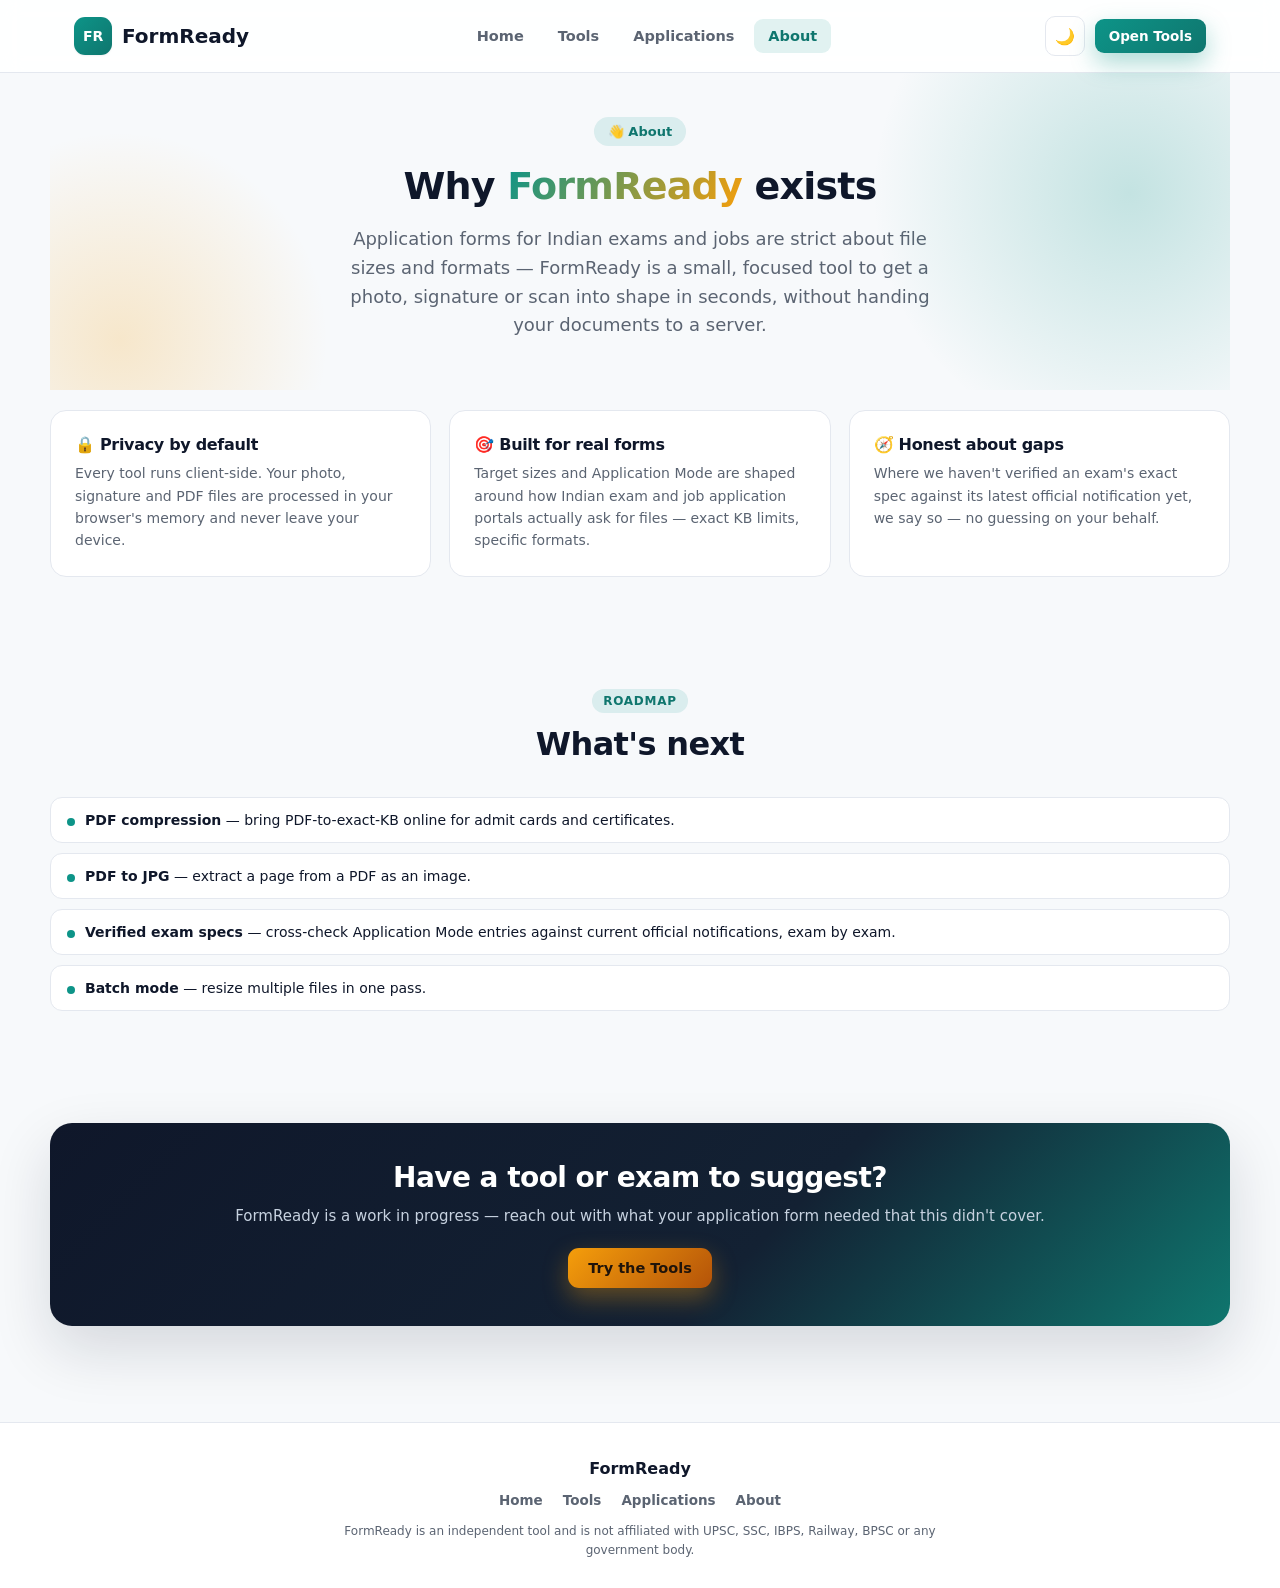
==== about.html @ 93c341d5 "Redesign FormReady as a 4-page site with a teal/amber design system - Split into index.html, tools.h" ====
<!doctype html>
<html lang="en">
<head>
<meta charset="utf-8">
<meta name="viewport" content="width=device-width,initial-scale=1">
<title>About — FormReady</title>
<link rel="stylesheet" href="styles.css">
</head>
<body>

<header class="site-header">
  <div class="header-inner">
    <a href="index.html" class="brand"><span class="brand-mark">FR</span>FormReady</a>
    <nav class="main-nav" id="mainNav">
      <a href="index.html">Home</a>
      <a href="tools.html">Tools</a>
      <a href="applications.html">Applications</a>
      <a href="about.html" aria-current="page">About</a>
    </nav>
    <div class="header-actions">
      <button class="icon-btn" id="themeToggle" aria-label="Toggle dark mode">🌙</button>
      <a href="tools.html" class="btn btn-primary btn-sm">Open Tools</a>
      <button class="icon-btn nav-toggle" id="navToggle" aria-label="Menu">☰</button>
    </div>
  </div>
</header>

<main>
  <section class="hero wrap" style="padding:44px 0 20px">
    <div class="about-hero">
      <span class="eyebrow">👋 About</span>
      <h1 style="font-size:38px">Why <span class="grad">FormReady</span> exists</h1>
      <p class="lead">Application forms for Indian exams and jobs are strict about file sizes and formats — FormReady is a small, focused tool to get a photo, signature or scan into shape in seconds, without handing your documents to a server.</p>
    </div>
  </section>

  <section class="section wrap" style="padding-top:0">
    <div class="value-grid">
      <div class="value-card">
        <h3>🔒 Privacy by default</h3>
        <p>Every tool runs client-side. Your photo, signature and PDF files are processed in your browser's memory and never leave your device.</p>
      </div>
      <div class="value-card">
        <h3>🎯 Built for real forms</h3>
        <p>Target sizes and Application Mode are shaped around how Indian exam and job application portals actually ask for files — exact KB limits, specific formats.</p>
      </div>
      <div class="value-card">
        <h3>🧭 Honest about gaps</h3>
        <p>Where we haven't verified an exam's exact spec against its latest official notification yet, we say so — no guessing on your behalf.</p>
      </div>
    </div>
  </section>

  <section class="section wrap">
    <div class="section-head">
      <span class="tag">Roadmap</span>
      <h2>What's next</h2>
    </div>
    <ul class="roadmap">
      <li><span class="dot"></span><div><b>PDF compression</b> — bring PDF-to-exact-KB online for admit cards and certificates.</div></li>
      <li><span class="dot"></span><div><b>PDF to JPG</b> — extract a page from a PDF as an image.</div></li>
      <li><span class="dot"></span><div><b>Verified exam specs</b> — cross-check Application Mode entries against current official notifications, exam by exam.</div></li>
      <li><span class="dot"></span><div><b>Batch mode</b> — resize multiple files in one pass.</div></li>
    </ul>
  </section>

  <section class="section wrap">
    <div class="appmode-banner" style="grid-template-columns:1fr;text-align:center">
      <div>
        <h2>Have a tool or exam to suggest?</h2>
        <p>FormReady is a work in progress — reach out with what your application form needed that this didn't cover.</p>
        <div class="hero-cta" style="justify-content:center">
          <a href="tools.html" class="btn btn-accent">Try the Tools</a>
        </div>
      </div>
    </div>
  </section>
</main>

<footer class="site-footer">
  <div class="wrap footer-inner">
    <div class="footer-brand">FormReady</div>
    <nav class="footer-links">
      <a href="index.html">Home</a><a href="tools.html">Tools</a><a href="applications.html">Applications</a><a href="about.html">About</a>
    </nav>
    <p class="disclaimer">FormReady is an independent tool and is not affiliated with UPSC, SSC, IBPS, Railway, BPSC or any government body.</p>
  </div>
</footer>

<script src="app.js"></script>
</body>
</html>
---- styles.css ----
/* ===== FormReady design system ===== */
:root{
  --brand:#0d9488;
  --brand-dark:#0f766e;
  --brand-light:#5eead4;
  --accent:#f59e0b;
  --accent-dark:#b45309;
  --ink:#0f172a;
  --muted:#5b6472;
  --line:#e4e8ef;
  --bg:#f7f9fb;
  --surface:#ffffff;
  --surface-2:#f1f5f4;
  --success:#16a34a;
  --danger:#dc2626;
  --shadow-sm:0 1px 2px rgba(15,23,42,.06);
  --shadow-md:0 10px 30px rgba(15,23,42,.08);
  --shadow-lg:0 24px 60px rgba(15,23,42,.14);
  --radius:14px;
  --radius-sm:9px;
  --maxw:1180px;
  color-scheme:light;
}
:root[data-theme="dark"]{
  --brand:#2dd4bf;
  --brand-dark:#14b8a6;
  --brand-light:#99f6e4;
  --accent:#fbbf24;
  --accent-dark:#f59e0b;
  --ink:#eef2f7;
  --muted:#9aa5b4;
  --line:#263041;
  --bg:#0b1220;
  --surface:#121a2b;
  --surface-2:#182338;
  --shadow-sm:0 1px 2px rgba(0,0,0,.3);
  --shadow-md:0 10px 30px rgba(0,0,0,.35);
  --shadow-lg:0 24px 60px rgba(0,0,0,.5);
  color-scheme:dark;
}

*,*::before,*::after{box-sizing:border-box}
html{scroll-behavior:smooth}
body{
  margin:0;
  font-family:"Plus Jakarta Sans",Inter,ui-sans-serif,system-ui,-apple-system,"Segoe UI",sans-serif;
  color:var(--ink);
  background:var(--bg);
  -webkit-font-smoothing:antialiased;
  transition:background .2s ease,color .2s ease;
}
img{max-width:100%;display:block}
a{color:inherit}
button,input,select,textarea{font:inherit;color:inherit}
h1,h2,h3,h4{margin:0;font-weight:800;letter-spacing:-.02em}
p{margin:0}
.wrap{max-width:var(--maxw);margin:0 auto;padding:0 24px}
.icon{width:1em;height:1em;stroke:currentColor;fill:none;stroke-width:1.8;stroke-linecap:round;stroke-linejoin:round;vertical-align:-.15em}

/* ---------- header ---------- */
.site-header{position:sticky;top:0;z-index:40;background:color-mix(in srgb,var(--surface) 88%,transparent);backdrop-filter:blur(10px);border-bottom:1px solid var(--line)}
.header-inner{max-width:var(--maxw);margin:0 auto;padding:0 24px;height:72px;display:flex;align-items:center;justify-content:space-between;gap:20px}
.brand{display:flex;align-items:center;gap:10px;font-weight:800;font-size:20px;text-decoration:none;color:var(--ink)}
.brand-mark{width:38px;height:38px;border-radius:11px;background:linear-gradient(135deg,var(--brand),var(--brand-dark));color:#fff;display:flex;align-items:center;justify-content:center;font-size:14px;font-weight:800;letter-spacing:-.02em;box-shadow:var(--shadow-sm)}
.main-nav{display:flex;align-items:center;gap:6px}
.main-nav a{padding:9px 14px;border-radius:9px;text-decoration:none;color:var(--muted);font-weight:600;font-size:14.5px;transition:background .15s,color .15s}
.main-nav a:hover{background:var(--surface-2);color:var(--ink)}
.main-nav a[aria-current="page"]{color:var(--brand-dark);background:color-mix(in srgb,var(--brand) 12%,transparent)}
:root[data-theme="dark"] .main-nav a[aria-current="page"]{color:var(--brand-light)}
.header-actions{display:flex;align-items:center;gap:10px}
.icon-btn{width:40px;height:40px;border-radius:10px;border:1px solid var(--line);background:var(--surface);cursor:pointer;display:flex;align-items:center;justify-content:center;color:var(--ink);transition:background .15s,transform .1s}
.icon-btn:hover{background:var(--surface-2)}
.icon-btn:active{transform:scale(.94)}
.nav-toggle{display:none}
.btn{display:inline-flex;align-items:center;justify-content:center;gap:8px;border:0;border-radius:11px;padding:12px 20px;font-weight:700;font-size:14.5px;cursor:pointer;text-decoration:none;transition:transform .12s ease,box-shadow .2s ease,opacity .15s}
.btn:active{transform:translateY(1px)}
.btn-primary{background:linear-gradient(135deg,var(--brand),var(--brand-dark));color:#fff;box-shadow:0 10px 24px color-mix(in srgb,var(--brand) 35%,transparent)}
.btn-primary:hover{box-shadow:0 14px 30px color-mix(in srgb,var(--brand) 45%,transparent)}
.btn-accent{background:linear-gradient(135deg,var(--accent),var(--accent-dark));color:#20140a;box-shadow:0 10px 24px color-mix(in srgb,var(--accent) 35%,transparent)}
.btn-outline{background:var(--surface);color:var(--ink);border:1.5px solid var(--line)}
.btn-outline:hover{border-color:var(--brand)}
.btn-ghost{background:transparent;color:var(--brand-dark);padding:12px 16px}
.btn-sm{padding:9px 14px;font-size:13.5px;border-radius:9px}
.btn-block{width:100%}

/* ---------- hero ---------- */
.hero{padding:64px 0 40px;position:relative;overflow:hidden}
.hero::before{content:"";position:absolute;top:-140px;right:-160px;width:520px;height:520px;border-radius:50%;background:radial-gradient(circle,color-mix(in srgb,var(--brand) 22%,transparent),transparent 70%);pointer-events:none}
.hero::after{content:"";position:absolute;bottom:-160px;left:-140px;width:420px;height:420px;border-radius:50%;background:radial-gradient(circle,color-mix(in srgb,var(--accent) 20%,transparent),transparent 70%);pointer-events:none}
.hero-inner{position:relative;text-align:center;max-width:760px;margin:0 auto}
.eyebrow{display:inline-flex;align-items:center;gap:8px;background:color-mix(in srgb,var(--brand) 12%,transparent);color:var(--brand-dark);font-weight:700;font-size:13px;padding:7px 14px;border-radius:999px;margin-bottom:20px}
:root[data-theme="dark"] .eyebrow{color:var(--brand-light)}
.hero h1{font-size:52px;line-height:1.08;margin-bottom:18px}
.hero .grad{background:linear-gradient(120deg,var(--brand),var(--accent));-webkit-background-clip:text;background-clip:text;color:transparent}
.hero p.lead{font-size:18px;line-height:1.6;color:var(--muted);max-width:600px;margin:0 auto 30px}
.hero-cta{display:flex;gap:12px;justify-content:center;flex-wrap:wrap}
.stat-row{display:flex;gap:40px;justify-content:center;margin-top:46px;flex-wrap:wrap}
.stat b{display:block;font-size:26px;color:var(--ink)}
.stat span{font-size:13px;color:var(--muted)}

/* ---------- section shell ---------- */
.section{padding:56px 0}
.section-head{text-align:center;max-width:640px;margin:0 auto 34px}
.section-head h2{font-size:32px;margin-bottom:10px}
.section-head p{color:var(--muted);font-size:16px;line-height:1.6}
.tag{display:inline-block;font-size:12px;font-weight:800;letter-spacing:.06em;text-transform:uppercase;color:var(--brand-dark);background:color-mix(in srgb,var(--brand) 12%,transparent);padding:5px 11px;border-radius:999px;margin-bottom:12px}
:root[data-theme="dark"] .tag{color:var(--brand-light)}

/* ---------- two main options ---------- */
.option-grid{display:grid;grid-template-columns:1fr 1fr;gap:22px}
.option-card{position:relative;background:var(--surface);border:1px solid var(--line);border-radius:20px;padding:32px;box-shadow:var(--shadow-sm);overflow:hidden;transition:box-shadow .2s,transform .2s}
.option-card:hover{box-shadow:var(--shadow-lg);transform:translateY(-3px)}
.option-card .opt-icon{width:56px;height:56px;border-radius:14px;display:flex;align-items:center;justify-content:center;font-size:26px;margin-bottom:18px;color:#fff}
.option-card.resize .opt-icon{background:linear-gradient(135deg,var(--brand),var(--brand-dark))}
.option-card.convert .opt-icon{background:linear-gradient(135deg,var(--accent),var(--accent-dark))}
.option-card h3{font-size:22px;margin-bottom:8px}
.option-card p{color:var(--muted);font-size:14.5px;line-height:1.6;margin-bottom:20px}
.option-card .chips{display:flex;gap:8px;flex-wrap:wrap;margin-bottom:22px}
.option-card .chips span{font-size:12px;font-weight:700;background:var(--surface-2);border:1px solid var(--line);padding:5px 10px;border-radius:8px;color:var(--muted)}

/* ---------- application mode banner ---------- */
.appmode-banner{background:linear-gradient(135deg,var(--ink),#132133 60%,var(--brand-dark));border-radius:22px;padding:38px;color:#fff;display:grid;grid-template-columns:1.1fr 1fr;gap:30px;align-items:center;box-shadow:var(--shadow-lg)}
:root[data-theme="dark"] .appmode-banner{background:linear-gradient(135deg,#050a14,#0c1626 60%,var(--brand-dark))}
.appmode-banner h2{font-size:28px;color:#fff;margin-bottom:10px}
.appmode-banner p{color:#c7d2e0;font-size:15px;line-height:1.6;margin-bottom:20px}
.appmode-banner .btn-accent{color:#20140a}
.exam-chip-row{display:flex;flex-wrap:wrap;gap:8px;margin-top:20px}
.exam-chip{background:rgba(255,255,255,.1);border:1px solid rgba(255,255,255,.18);color:#fff;font-size:12.5px;font-weight:700;padding:7px 12px;border-radius:999px}
.appmode-grid{display:grid;grid-template-columns:repeat(3,1fr);gap:10px}
.appmode-grid .mini{background:rgba(255,255,255,.07);border:1px solid rgba(255,255,255,.14);border-radius:12px;padding:14px 10px;text-align:center;font-weight:800;font-size:13px;color:#fff;cursor:pointer;transition:background .15s,transform .15s;text-decoration:none;display:block}
.appmode-grid .mini:hover{background:rgba(255,255,255,.16);transform:translateY(-2px)}
.appmode-grid .mini small{display:block;font-weight:600;font-size:10.5px;color:#aebbcf;margin-top:3px}

/* ---------- steps ---------- */
.steps{display:grid;grid-template-columns:repeat(3,1fr);gap:22px}
.step{background:var(--surface);border:1px solid var(--line);border-radius:16px;padding:26px;position:relative}
.step .num{width:34px;height:34px;border-radius:10px;background:var(--surface-2);color:var(--brand-dark);font-weight:800;display:flex;align-items:center;justify-content:center;margin-bottom:14px}
.step h3{font-size:16px;margin-bottom:6px}
.step p{color:var(--muted);font-size:14px;line-height:1.55}

/* ---------- tool / feature grid ---------- */
.tool-tabs{display:flex;gap:8px;justify-content:center;flex-wrap:wrap;margin-bottom:28px}
.tool-tab{border:1px solid var(--line);background:var(--surface);padding:9px 16px;border-radius:999px;font-weight:700;font-size:13.5px;cursor:pointer;color:var(--muted);transition:all .15s}
.tool-tab.active,.tool-tab:hover{background:var(--brand);border-color:var(--brand);color:#fff}
.tool-grid{display:grid;grid-template-columns:repeat(4,1fr);gap:16px}
.tool-card{background:var(--surface);border:1px solid var(--line);border-radius:16px;padding:20px;cursor:pointer;transition:box-shadow .2s,transform .2s,border-color .2s;text-align:left}
.tool-card:hover{box-shadow:var(--shadow-md);transform:translateY(-2px);border-color:color-mix(in srgb,var(--brand) 40%,var(--line))}
.tool-card .ticon{width:46px;height:46px;border-radius:12px;display:flex;align-items:center;justify-content:center;margin-bottom:14px;font-size:20px}
.tool-card h3{font-size:15px;margin-bottom:6px}
.tool-card p{font-size:12.5px;color:var(--muted);line-height:1.5}
.tool-card .badge-soon{display:inline-block;margin-top:10px;font-size:10.5px;font-weight:800;text-transform:uppercase;letter-spacing:.04em;color:var(--accent-dark);background:color-mix(in srgb,var(--accent) 16%,transparent);padding:3px 8px;border-radius:6px}
.c-teal{background:color-mix(in srgb,var(--brand) 15%,transparent);color:var(--brand-dark)}
.c-amber{background:color-mix(in srgb,var(--accent) 18%,transparent);color:var(--accent-dark)}
.c-blue{background:#dbeafe;color:#1d4ed8}
.c-rose{background:#ffe4e6;color:#be123c}
:root[data-theme="dark"] .c-blue{background:#1e3a5f;color:#93c5fd}
:root[data-theme="dark"] .c-rose{background:#4c1d2b;color:#fda4af}

/* ---------- upload dropzone ---------- */
.dropzone{border:2px dashed color-mix(in srgb,var(--muted) 45%,transparent);border-radius:18px;padding:30px;text-align:center;background:var(--surface);cursor:pointer;transition:background .15s,border-color .15s}
.dropzone.drag{background:color-mix(in srgb,var(--brand) 8%,transparent);border-color:var(--brand)}
.dropzone .cloud{font-size:34px;color:var(--brand)}
.dropzone strong{display:block;font-size:16px;margin:8px 0 4px}
.dropzone .small{font-size:12px;color:var(--muted);margin-top:8px}

/* ---------- applications page ---------- */
.filter-bar{display:flex;gap:10px;flex-wrap:wrap;align-items:center;justify-content:space-between;margin-bottom:22px}
.search-input{flex:1;min-width:220px;border:1.5px solid var(--line);border-radius:11px;padding:12px 16px;background:var(--surface);font-size:14.5px}
.cat-tabs{display:flex;gap:8px;flex-wrap:wrap}
.exam-grid{display:grid;grid-template-columns:repeat(3,1fr);gap:16px}
.exam-card{background:var(--surface);border:1px solid var(--line);border-radius:16px;padding:20px;cursor:pointer;transition:box-shadow .2s,transform .2s}
.exam-card:hover{box-shadow:var(--shadow-md);transform:translateY(-2px)}
.exam-card .exam-badge{width:44px;height:44px;border-radius:11px;background:linear-gradient(135deg,var(--brand),var(--brand-dark));color:#fff;display:flex;align-items:center;justify-content:center;font-weight:800;font-size:13px;margin-bottom:12px}
.exam-card h3{font-size:15.5px;margin-bottom:4px}
.exam-card .cat{font-size:11.5px;font-weight:700;color:var(--muted);text-transform:uppercase;letter-spacing:.03em}
.exam-detail{display:none;margin-top:26px;background:var(--surface);border:1px solid var(--line);border-radius:18px;padding:28px}
.exam-detail.open{display:block}
.exam-detail .spec-grid{display:grid;grid-template-columns:repeat(3,1fr);gap:14px;margin:18px 0}
.spec{background:var(--surface-2);border-radius:12px;padding:16px}
.spec b{display:block;font-size:13px;margin-bottom:4px}
.spec span{font-size:12.5px;color:var(--muted)}
.notice-box{background:color-mix(in srgb,var(--accent) 14%,transparent);border:1px solid color-mix(in srgb,var(--accent) 35%,transparent);color:var(--accent-dark);font-size:13px;padding:12px 14px;border-radius:10px;line-height:1.5}

/* ---------- benefits ---------- */
.benefit-grid{display:grid;grid-template-columns:repeat(4,1fr);gap:14px}
.benefit{padding:20px;border:1px solid var(--line);border-radius:14px;background:var(--surface)}
.benefit .bicon{width:38px;height:38px;border-radius:10px;background:var(--surface-2);color:var(--brand-dark);display:flex;align-items:center;justify-content:center;margin-bottom:12px}
.benefit b{display:block;margin-bottom:4px;font-size:14px}
.benefit p{font-size:12.5px;color:var(--muted);line-height:1.5}

/* ---------- about page ---------- */
.about-hero{text-align:center;max-width:680px;margin:0 auto}
.value-grid{display:grid;grid-template-columns:repeat(3,1fr);gap:18px;margin-top:20px}
.value-card{background:var(--surface);border:1px solid var(--line);border-radius:16px;padding:24px}
.value-card h3{font-size:16px;margin-bottom:8px}
.value-card p{color:var(--muted);font-size:14px;line-height:1.6}
.roadmap{list-style:none;margin:0;padding:0;display:grid;gap:10px}
.roadmap li{display:flex;gap:10px;align-items:flex-start;background:var(--surface);border:1px solid var(--line);border-radius:12px;padding:14px 16px;font-size:14px}
.roadmap li .dot{width:8px;height:8px;border-radius:50%;background:var(--brand);margin-top:6px;flex:none}

/* ---------- footer ---------- */
.site-footer{border-top:1px solid var(--line);padding:36px 0 28px;margin-top:40px;background:var(--surface)}
.footer-inner{display:flex;flex-direction:column;align-items:center;gap:14px;text-align:center}
.footer-links{display:flex;gap:20px;flex-wrap:wrap;justify-content:center}
.footer-links a{text-decoration:none;color:var(--muted);font-weight:600;font-size:13.5px}
.footer-links a:hover{color:var(--brand-dark)}
.disclaimer{max-width:640px;color:var(--muted);font-size:12px;line-height:1.6}
.footer-brand{font-weight:800;color:var(--ink)}

/* ---------- modal ---------- */
.modal{position:fixed;inset:0;background:rgba(9,14,26,.55);display:none;align-items:center;justify-content:center;padding:20px;z-index:60}
.modal.open{display:flex}
.card-modal{background:var(--surface);border-radius:18px;width:min(520px,100%);padding:26px;box-shadow:var(--shadow-lg);max-height:88vh;overflow:auto}
.modal-top{display:flex;justify-content:space-between;align-items:flex-start;margin-bottom:6px}
.modal-top h2{font-size:20px}
.close{border:0;background:var(--surface-2);width:32px;height:32px;border-radius:9px;font-size:18px;cursor:pointer;color:var(--muted)}
.modal-sub{color:var(--muted);font-size:13.5px;margin-bottom:18px}
.row{display:flex;gap:10px;align-items:center;margin-top:12px}
.row input[type=number],.row input[type=file]{flex:1;padding:11px;border:1px solid var(--line);border-radius:9px;background:var(--surface)}
.result{margin-top:18px;padding:16px;background:var(--surface-2);border-radius:12px;display:none}
.previewImg{max-width:140px;max-height:120px;display:block;margin:0 auto 12px;border-radius:8px;box-shadow:var(--shadow-sm)}

@media(max-width:900px){
  .option-grid,.appmode-banner,.steps,.tool-grid,.exam-grid,.benefit-grid,.value-grid{grid-template-columns:1fr 1fr}
  .tool-grid{grid-template-columns:repeat(2,1fr)}
  .appmode-grid{grid-template-columns:repeat(3,1fr)}
}
@media(max-width:760px){
  .main-nav{position:fixed;top:72px;left:0;right:0;background:var(--surface);border-bottom:1px solid var(--line);flex-direction:column;align-items:stretch;padding:10px;gap:2px;display:none;box-shadow:var(--shadow-md)}
  .main-nav.open{display:flex}
  .nav-toggle{display:flex}
  .hero h1{font-size:36px}
  .option-grid,.appmode-banner,.steps,.tool-grid,.exam-grid,.benefit-grid,.value-grid{grid-template-columns:1fr}
  .appmode-grid{grid-template-columns:repeat(2,1fr)}
  .stat-row{gap:24px}
}
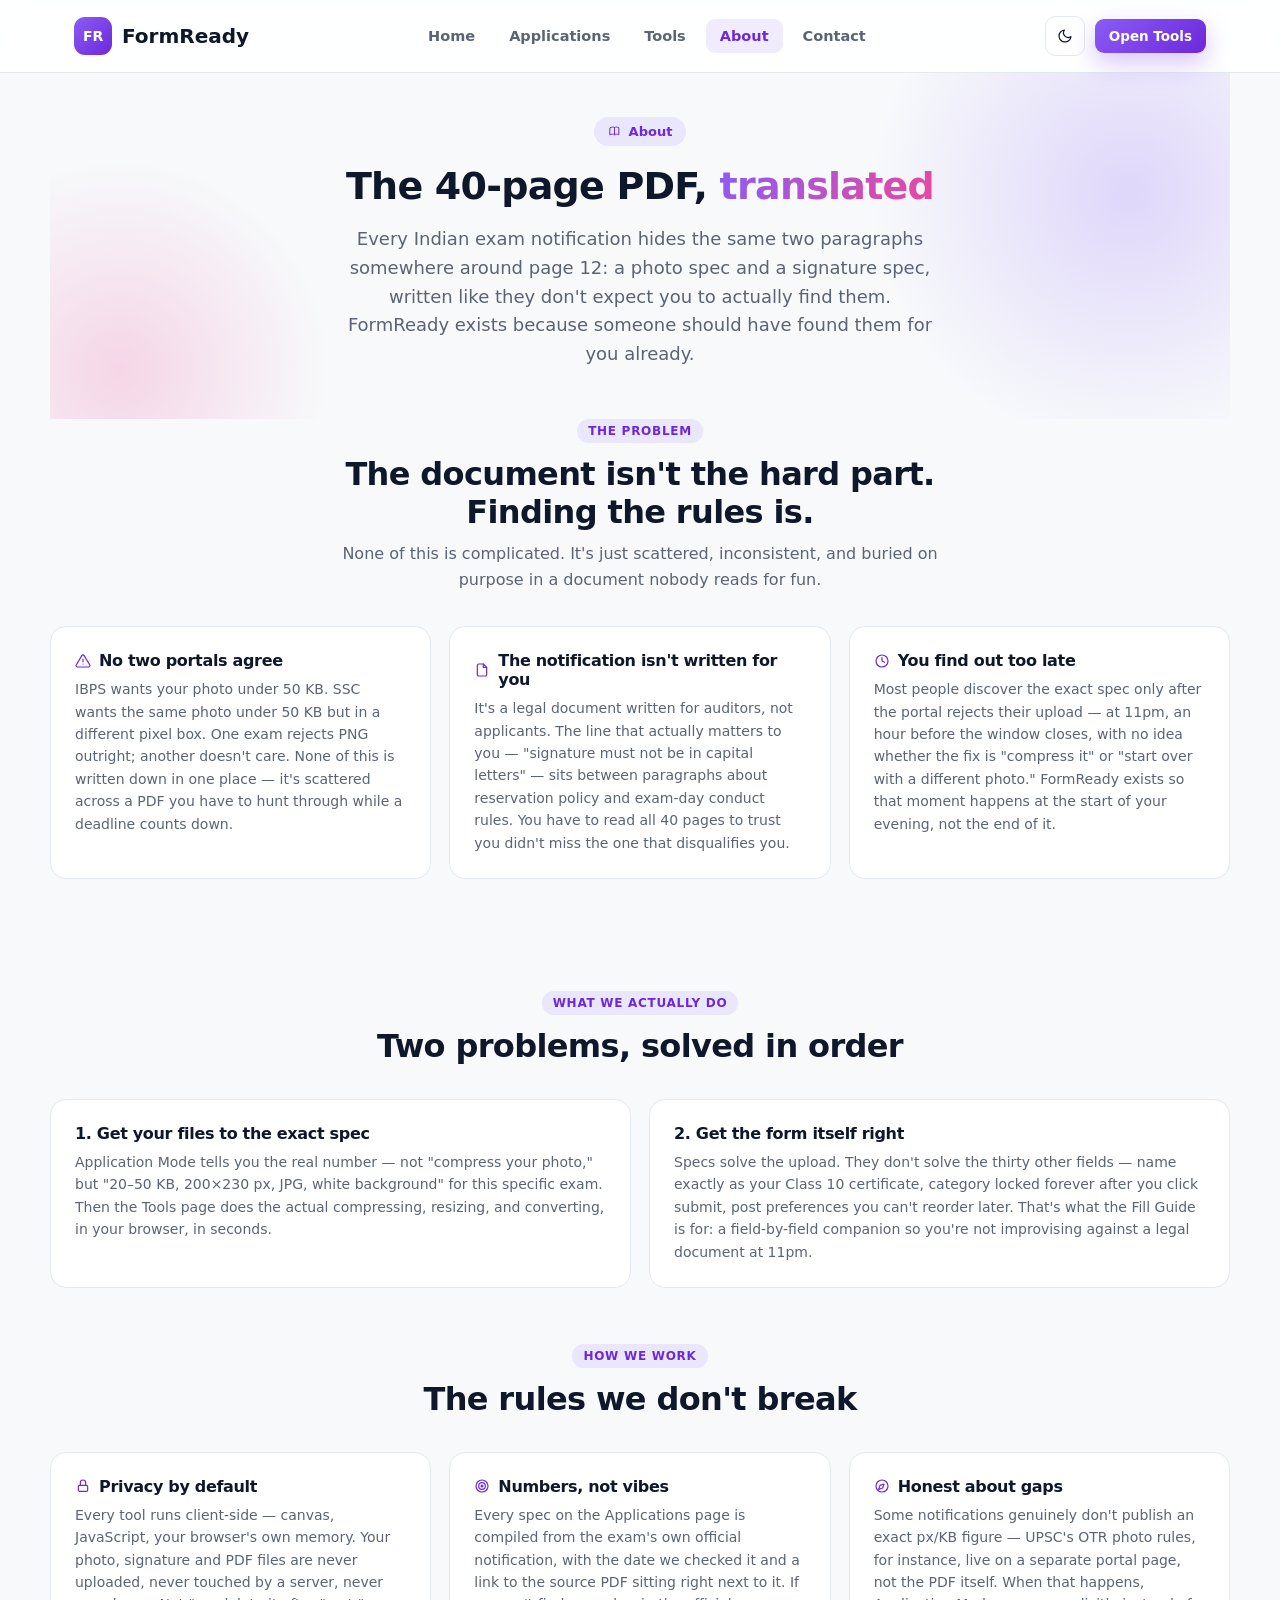
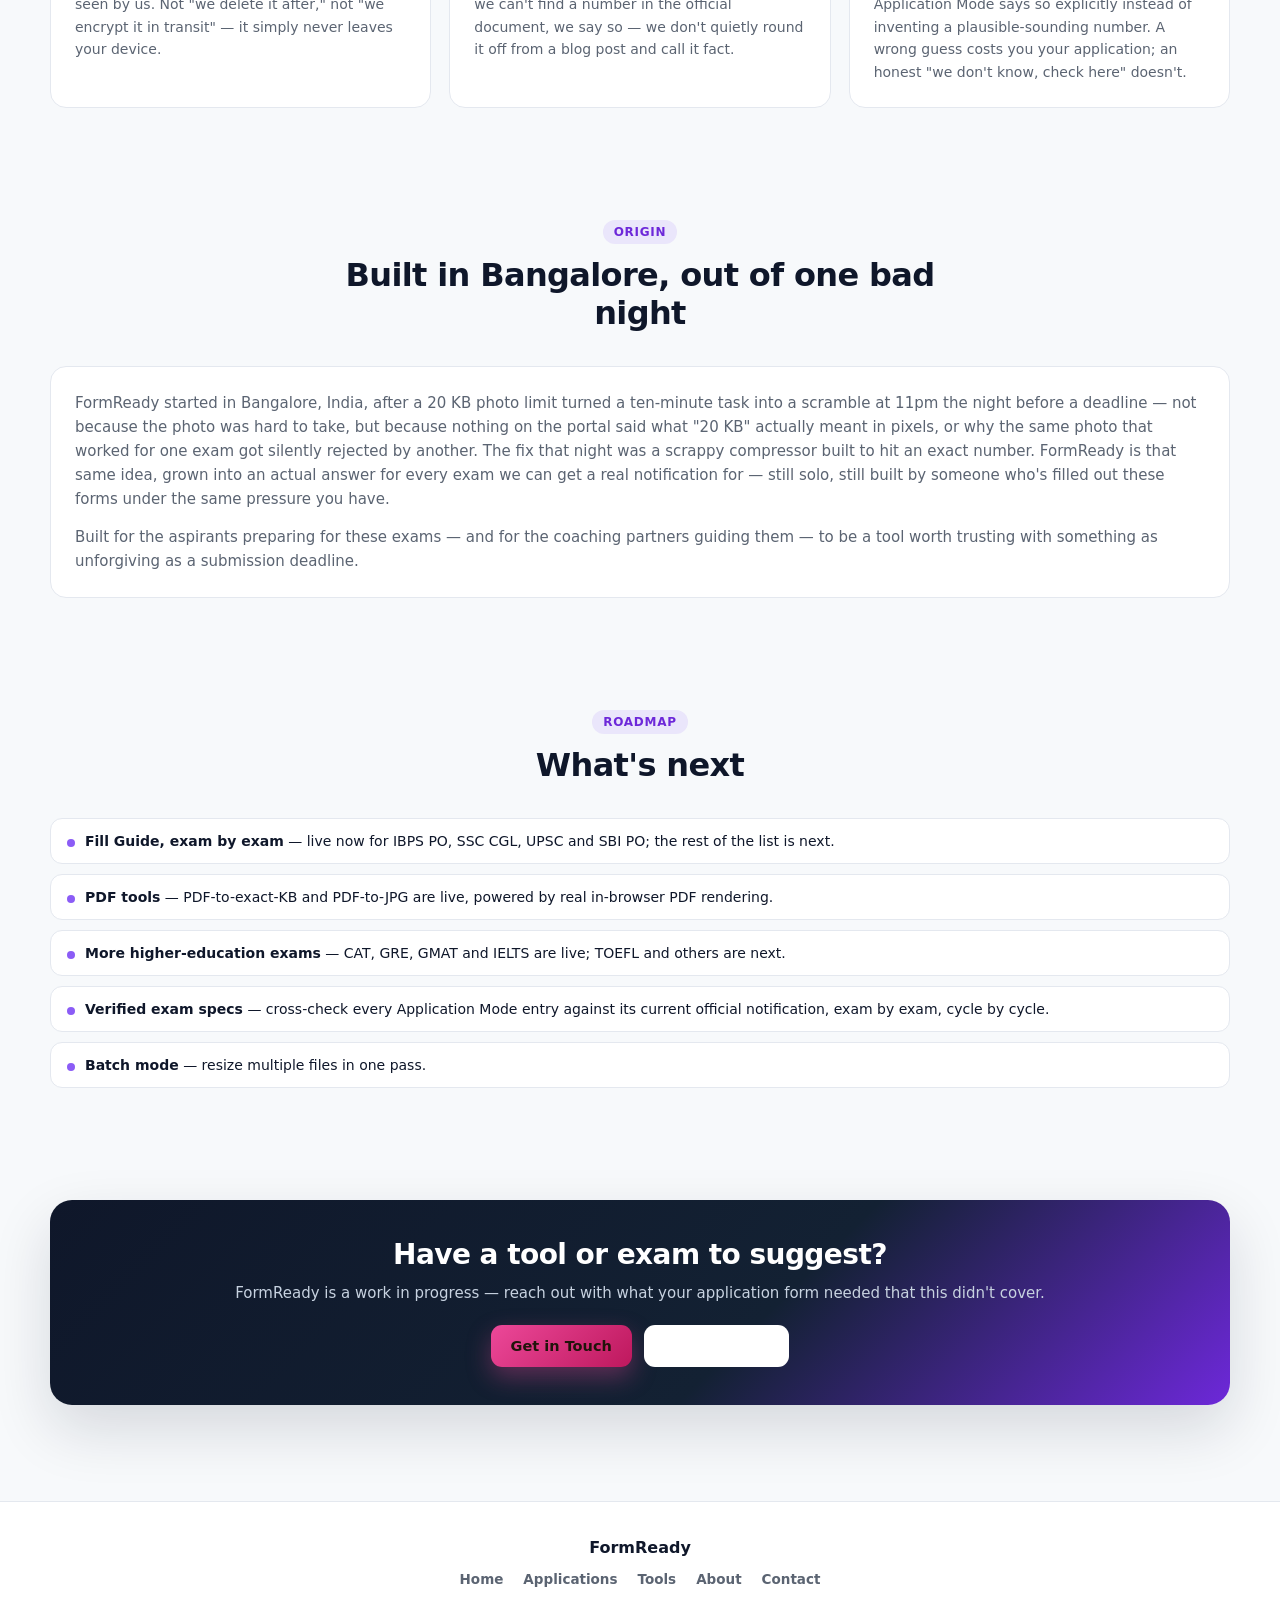
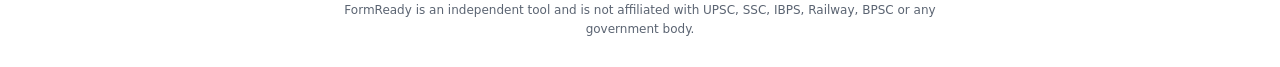
==== commit 5508e468: "Add PDF tools, eligibility checker, Contact page, and site-wide polish pass New features: - Real PDF" ====
--- a/about.html
+++ b/about.html
@@ -4,6 +4,16 @@
 <meta charset="utf-8">
 <meta name="viewport" content="width=device-width,initial-scale=1">
 <title>About — FormReady</title>
+<link rel="icon" type="image/svg+xml" href="favicon.svg">
+<meta property="og:type" content="website">
+<meta property="og:site_name" content="FormReady">
+<meta property="og:title" content="About — FormReady">
+<meta property="og:description" content="Why FormReady exists: honest, verified document specs for Indian exam and job applications, built in Bangalore, India.">
+<meta property="og:image" content="og-image.png">
+<meta name="twitter:card" content="summary_large_image">
+<meta name="twitter:title" content="About — FormReady">
+<meta name="twitter:description" content="Why FormReady exists: honest, verified document specs for Indian exam and job applications, built in Bangalore, India.">
+<meta name="twitter:image" content="og-image.png">
 <link rel="stylesheet" href="styles.css">
 </head>
 <body>
@@ -13,12 +23,13 @@
     <a href="index.html" class="brand"><span class="brand-mark">FR</span>FormReady</a>
     <nav class="main-nav" id="mainNav">
       <a href="index.html">Home</a>
+      <a href="applications.html">Applications</a>
       <a href="tools.html">Tools</a>
-      <a href="applications.html">Applications</a>
       <a href="about.html" aria-current="page">About</a>
+      <a href="contact.html">Contact</a>
     </nav>
     <div class="header-actions">
-      <button class="icon-btn" id="themeToggle" aria-label="Toggle dark mode">🌙</button>
+      <button class="icon-btn" id="themeToggle" aria-label="Toggle dark mode"></button>
       <a href="tools.html" class="btn btn-primary btn-sm">Open Tools</a>
       <button class="icon-btn nav-toggle" id="navToggle" aria-label="Menu">☰</button>
     </div>
@@ -28,25 +39,81 @@
 <main>
   <section class="hero wrap" style="padding:44px 0 20px">
     <div class="about-hero">
-      <span class="eyebrow">👋 About</span>
-      <h1 style="font-size:38px">Why <span class="grad">FormReady</span> exists</h1>
-      <p class="lead">Application forms for Indian exams and jobs are strict about file sizes and formats — FormReady is a small, focused tool to get a photo, signature or scan into shape in seconds, without handing your documents to a server.</p>
+      <span class="eyebrow"><svg class="icon" viewBox="0 0 24 24" width="14" height="14"><path d="M4 5c3-1.5 6-1.5 8 0 2-1.5 5-1.5 8 0v13c-3-1.5-6-1.5-8 0-2-1.5-5-1.5-8 0z"/><path d="M12 5v13"/></svg> About</span>
+      <h1 style="font-size:38px">The 40-page PDF, <span class="grad">translated</span></h1>
+      <p class="lead">Every Indian exam notification hides the same two paragraphs somewhere around page 12: a photo spec and a signature spec, written like they don't expect you to actually find them. FormReady exists because someone should have found them for you already.</p>
     </div>
   </section>
 
   <section class="section wrap" style="padding-top:0">
+    <div class="section-head">
+      <span class="tag">The problem</span>
+      <h2>The document isn't the hard part. Finding the rules is.</h2>
+      <p>None of this is complicated. It's just scattered, inconsistent, and buried on purpose in a document nobody reads for fun.</p>
+    </div>
     <div class="value-grid">
       <div class="value-card">
-        <h3>🔒 Privacy by default</h3>
-        <p>Every tool runs client-side. Your photo, signature and PDF files are processed in your browser's memory and never leave your device.</p>
+        <h3><svg class="icon" viewBox="0 0 24 24" width="16" height="16"><path d="M12 9v4"/><path d="M12 16.5h.01"/><path d="M10.3 3.9 1.8 18a2 2 0 0 0 1.7 3h17a2 2 0 0 0 1.7-3L13.7 3.9a2 2 0 0 0-3.4 0z"/></svg> No two portals agree</h3>
+        <p>IBPS wants your photo under 50&nbsp;KB. SSC wants the same photo under 50&nbsp;KB but in a different pixel box. One exam rejects PNG outright; another doesn't care. None of this is written down in one place — it's scattered across a PDF you have to hunt through while a deadline counts down.</p>
       </div>
       <div class="value-card">
-        <h3>🎯 Built for real forms</h3>
-        <p>Target sizes and Application Mode are shaped around how Indian exam and job application portals actually ask for files — exact KB limits, specific formats.</p>
+        <h3><svg class="icon" viewBox="0 0 24 24" width="16" height="16"><path d="M7 3h7l5 5v11a2 2 0 0 1-2 2H7a2 2 0 0 1-2-2V5a2 2 0 0 1 2-2z"/><path d="M14 3v5h5"/></svg> The notification isn't written for you</h3>
+        <p>It's a legal document written for auditors, not applicants. The line that actually matters to you — "signature must not be in capital letters" — sits between paragraphs about reservation policy and exam-day conduct rules. You have to read all 40 pages to trust you didn't miss the one that disqualifies you.</p>
       </div>
       <div class="value-card">
-        <h3>🧭 Honest about gaps</h3>
-        <p>Where we haven't verified an exam's exact spec against its latest official notification yet, we say so — no guessing on your behalf.</p>
+        <h3><svg class="icon" viewBox="0 0 24 24" width="16" height="16"><circle cx="12" cy="12" r="9"/><path d="M12 7v5l3.5 2"/></svg> You find out too late</h3>
+        <p>Most people discover the exact spec only after the portal rejects their upload — at 11pm, an hour before the window closes, with no idea whether the fix is "compress it" or "start over with a different photo." FormReady exists so that moment happens at the start of your evening, not the end of it.</p>
+      </div>
+    </div>
+  </section>
+
+  <section class="section wrap">
+    <div class="section-head">
+      <span class="tag">What we actually do</span>
+      <h2>Two problems, solved in order</h2>
+    </div>
+    <div class="value-grid" style="grid-template-columns:1fr 1fr">
+      <div class="value-card">
+        <h3>1. Get your files to the exact spec</h3>
+        <p>Application Mode tells you the real number — not "compress your photo," but "20–50&nbsp;KB, 200×230&nbsp;px, JPG, white background" for this specific exam. Then the Tools page does the actual compressing, resizing, and converting, in your browser, in seconds.</p>
+      </div>
+      <div class="value-card">
+        <h3>2. Get the form itself right</h3>
+        <p>Specs solve the upload. They don't solve the thirty other fields — name exactly as your Class 10 certificate, category locked forever after you click submit, post preferences you can't reorder later. That's what the Fill Guide is for: a field-by-field companion so you're not improvising against a legal document at 11pm.</p>
+      </div>
+    </div>
+  </section>
+
+  <section class="section wrap" style="padding-top:0">
+    <div class="section-head">
+      <span class="tag">How we work</span>
+      <h2>The rules we don't break</h2>
+    </div>
+    <div class="value-grid">
+      <div class="value-card">
+        <h3><svg class="icon" viewBox="0 0 24 24" width="16" height="16"><rect x="5" y="11" width="14" height="9" rx="2"/><path d="M8 11V7a4 4 0 0 1 8 0v4"/></svg> Privacy by default</h3>
+        <p>Every tool runs client-side — canvas, JavaScript, your browser's own memory. Your photo, signature and PDF files are never uploaded, never touched by a server, never seen by us. Not "we delete it after," not "we encrypt it in transit" — it simply never leaves your device.</p>
+      </div>
+      <div class="value-card">
+        <h3><svg class="icon" viewBox="0 0 24 24" width="16" height="16"><circle cx="12" cy="12" r="9"/><circle cx="12" cy="12" r="5"/><circle cx="12" cy="12" r="1.4"/></svg> Numbers, not vibes</h3>
+        <p>Every spec on the Applications page is compiled from the exam's own official notification, with the date we checked it and a link to the source PDF sitting right next to it. If we can't find a number in the official document, we say so — we don't quietly round it off from a blog post and call it fact.</p>
+      </div>
+      <div class="value-card">
+        <h3><svg class="icon" viewBox="0 0 24 24" width="16" height="16"><circle cx="12" cy="12" r="9"/><path d="M15 9l-2 6-6 2 2-6z"/></svg> Honest about gaps</h3>
+        <p>Some notifications genuinely don't publish an exact px/KB figure — UPSC's OTR photo rules, for instance, live on a separate portal page, not the PDF itself. When that happens, Application Mode says so explicitly instead of inventing a plausible-sounding number. A wrong guess costs you your application; an honest "we don't know, check here" doesn't.</p>
+      </div>
+    </div>
+  </section>
+
+  <section class="section wrap">
+    <div class="section-head">
+      <span class="tag">Origin</span>
+      <h2>Built in Bangalore, out of one bad night</h2>
+    </div>
+    <div class="value-grid" style="grid-template-columns:1fr">
+      <div class="value-card">
+        <p style="font-size:15px">FormReady started in Bangalore, India, after a 20&nbsp;KB photo limit turned a ten-minute task into a scramble at 11pm the night before a deadline — not because the photo was hard to take, but because nothing on the portal said what "20&nbsp;KB" actually meant in pixels, or why the same photo that worked for one exam got silently rejected by another. The fix that night was a scrappy compressor built to hit an exact number. FormReady is that same idea, grown into an actual answer for every exam we can get a real notification for — still solo, still built by someone who's filled out these forms under the same pressure you have.</p>
+        <p style="font-size:15px;margin-top:14px">Built for the aspirants preparing for these exams — and for the coaching partners guiding them — to be a tool worth trusting with something as unforgiving as a submission deadline.</p>
       </div>
     </div>
   </section>
@@ -57,9 +124,10 @@
       <h2>What's next</h2>
     </div>
     <ul class="roadmap">
-      <li><span class="dot"></span><div><b>PDF compression</b> — bring PDF-to-exact-KB online for admit cards and certificates.</div></li>
-      <li><span class="dot"></span><div><b>PDF to JPG</b> — extract a page from a PDF as an image.</div></li>
-      <li><span class="dot"></span><div><b>Verified exam specs</b> — cross-check Application Mode entries against current official notifications, exam by exam.</div></li>
+      <li><span class="dot"></span><div><b>Fill Guide, exam by exam</b> — live now for IBPS PO, SSC CGL, UPSC and SBI PO; the rest of the list is next.</div></li>
+      <li><span class="dot"></span><div><b>PDF tools</b> — PDF-to-exact-KB and PDF-to-JPG are live, powered by real in-browser PDF rendering.</div></li>
+      <li><span class="dot"></span><div><b>More higher-education exams</b> — CAT, GRE, GMAT and IELTS are live; TOEFL and others are next.</div></li>
+      <li><span class="dot"></span><div><b>Verified exam specs</b> — cross-check every Application Mode entry against its current official notification, exam by exam, cycle by cycle.</div></li>
       <li><span class="dot"></span><div><b>Batch mode</b> — resize multiple files in one pass.</div></li>
     </ul>
   </section>
@@ -70,7 +138,8 @@
         <h2>Have a tool or exam to suggest?</h2>
         <p>FormReady is a work in progress — reach out with what your application form needed that this didn't cover.</p>
         <div class="hero-cta" style="justify-content:center">
-          <a href="tools.html" class="btn btn-accent">Try the Tools</a>
+          <a href="contact.html" class="btn btn-accent">Get in Touch</a>
+          <a href="tools.html" class="btn btn-outline" style="border-color:rgba(255,255,255,.3);color:#fff">Try the Tools</a>
         </div>
       </div>
     </div>
@@ -81,7 +150,7 @@
   <div class="wrap footer-inner">
     <div class="footer-brand">FormReady</div>
     <nav class="footer-links">
-      <a href="index.html">Home</a><a href="tools.html">Tools</a><a href="applications.html">Applications</a><a href="about.html">About</a>
+      <a href="index.html">Home</a><a href="applications.html">Applications</a><a href="tools.html">Tools</a><a href="about.html">About</a><a href="contact.html">Contact</a>
     </nav>
     <p class="disclaimer">FormReady is an independent tool and is not affiliated with UPSC, SSC, IBPS, Railway, BPSC or any government body.</p>
   </div>
--- a/styles.css
+++ b/styles.css
@@ -1,10 +1,10 @@
 /* ===== FormReady design system ===== */
 :root{
-  --brand:#0d9488;
-  --brand-dark:#0f766e;
-  --brand-light:#5eead4;
-  --accent:#f59e0b;
-  --accent-dark:#b45309;
+  --brand:#8b5cf6;
+  --brand-dark:#6d28d9;
+  --brand-light:#ddd6fe;
+  --accent:#ec4899;
+  --accent-dark:#be185d;
   --ink:#0f172a;
   --muted:#5b6472;
   --line:#e4e8ef;
@@ -22,11 +22,11 @@
   color-scheme:light;
 }
 :root[data-theme="dark"]{
-  --brand:#2dd4bf;
-  --brand-dark:#14b8a6;
-  --brand-light:#99f6e4;
-  --accent:#fbbf24;
-  --accent-dark:#f59e0b;
+  --brand:#a78bfa;
+  --brand-dark:#8b5cf6;
+  --brand-light:#ddd6fe;
+  --accent:#f472b6;
+  --accent-dark:#ec4899;
   --ink:#eef2f7;
   --muted:#9aa5b4;
   --line:#263041;
@@ -98,6 +98,22 @@
 .stat b{display:block;font-size:26px;color:var(--ink)}
 .stat span{font-size:13px;color:var(--muted)}
 
+.hero-preview{margin-top:44px;display:flex;justify-content:center}
+.preview-frame{background:var(--surface);border:1px solid var(--line);border-radius:16px;box-shadow:var(--shadow-lg);max-width:480px;width:100%;overflow:hidden;text-align:left}
+.preview-chrome{display:flex;gap:6px;padding:12px 14px;background:var(--surface-2);border-bottom:1px solid var(--line)}
+.preview-chrome span{width:9px;height:9px;border-radius:50%;display:inline-block}
+.preview-chrome span:nth-child(1){background:#ef4444}
+.preview-chrome span:nth-child(2){background:#f59e0b}
+.preview-chrome span:nth-child(3){background:#22c55e}
+.preview-body{padding:22px 24px;display:flex;align-items:center;gap:16px;flex-wrap:wrap;justify-content:center}
+.preview-file{display:flex;align-items:center;gap:12px}
+.preview-file-icon{width:40px;height:40px;border-radius:10px;background:var(--surface-2);display:flex;align-items:center;justify-content:center;color:var(--muted);flex:none}
+.preview-file b{display:block;font-size:13.5px}
+.preview-file span{display:block;font-size:11.5px;color:var(--muted);margin-top:2px}
+.preview-arrow{color:var(--muted);font-size:20px;flex:none}
+.preview-result{display:flex;flex-direction:column;gap:4px}
+.preview-note{font-size:11px;color:var(--muted)}
+
 /* ---------- section shell ---------- */
 .section{padding:56px 0}
 .section-head{text-align:center;max-width:640px;margin:0 auto 34px}
@@ -163,23 +179,71 @@
 .dropzone strong{display:block;font-size:16px;margin:8px 0 4px}
 .dropzone .small{font-size:12px;color:var(--muted);margin-top:8px}
 
+/* ---------- eligibility checker ---------- */
+.elig-card{background:var(--surface);border:1px solid var(--line);border-radius:18px;padding:28px;margin-bottom:26px;box-shadow:var(--shadow-sm)}
+.elig-head{margin-bottom:18px}
+.elig-head h2{font-size:22px;margin:8px 0 6px}
+.elig-head p{color:var(--muted);font-size:14px}
+.elig-form{display:grid;grid-template-columns:repeat(auto-fit,minmax(170px,1fr));gap:14px;margin-bottom:10px}
+.elig-form .row{margin:0;flex-direction:column;align-items:stretch;gap:6px}
+.elig-form label{font-size:12px;font-weight:700;color:var(--muted)}
+.elig-hint{font-size:11.5px;color:var(--muted);line-height:1.5;margin-bottom:16px}
+.elig-row{display:flex;align-items:center;justify-content:space-between;gap:12px;background:var(--surface-2);border-radius:12px;padding:14px 16px;margin-bottom:10px;flex-wrap:wrap}
+.elig-exam{font-weight:700;font-size:14px;flex:1;min-width:140px}
+
 /* ---------- applications page ---------- */
-.filter-bar{display:flex;gap:10px;flex-wrap:wrap;align-items:center;justify-content:space-between;margin-bottom:22px}
+.trust-bar{display:flex;gap:10px;flex-wrap:wrap;align-items:center;justify-content:center;font-size:13px;color:var(--muted);background:var(--surface-2);border:1px solid var(--line);border-radius:11px;padding:10px 16px;margin-bottom:18px}
+.trust-bar b{color:var(--ink)}
+.trust-bar b.pos{color:var(--success)}
+.trust-bar .sep{opacity:.5}
+.filter-bar{display:flex;gap:10px;flex-wrap:wrap;align-items:center;justify-content:space-between;margin-bottom:14px}
 .search-input{flex:1;min-width:220px;border:1.5px solid var(--line);border-radius:11px;padding:12px 16px;background:var(--surface);font-size:14.5px}
 .cat-tabs{display:flex;gap:8px;flex-wrap:wrap}
+.trend-row{display:flex;gap:8px;align-items:center;flex-wrap:wrap;margin-bottom:22px}
+.trend-label{font-size:12.5px;color:var(--muted);font-weight:700;margin-right:2px}
+.trend-chip{border:1px dashed var(--line);background:transparent;color:var(--muted);font-size:12.5px;font-weight:600;padding:5px 12px;border-radius:999px;cursor:pointer;transition:all .15s}
+.trend-chip:hover{border-color:var(--brand);border-style:solid;color:var(--brand-dark);background:color-mix(in srgb,var(--brand) 8%,transparent)}
 .exam-grid{display:grid;grid-template-columns:repeat(3,1fr);gap:16px}
 .exam-card{background:var(--surface);border:1px solid var(--line);border-radius:16px;padding:20px;cursor:pointer;transition:box-shadow .2s,transform .2s}
 .exam-card:hover{box-shadow:var(--shadow-md);transform:translateY(-2px)}
 .exam-card .exam-badge{width:44px;height:44px;border-radius:11px;background:linear-gradient(135deg,var(--brand),var(--brand-dark));color:#fff;display:flex;align-items:center;justify-content:center;font-weight:800;font-size:13px;margin-bottom:12px}
+.exam-card .exam-badge.cat-central{background:linear-gradient(135deg,#0d9488,#0f766e)}
+.exam-card .exam-badge.cat-banking{background:linear-gradient(135deg,#2563eb,#1d4ed8)}
+.exam-card .exam-badge.cat-railway{background:linear-gradient(135deg,#f59e0b,#b45309)}
+.exam-card .exam-badge.cat-defence{background:linear-gradient(135deg,#64748b,#334155)}
+.exam-card .exam-badge.cat-state{background:linear-gradient(135deg,#eab308,#a16207)}
+.exam-card .exam-badge.cat-teaching{background:linear-gradient(135deg,#db2777,#9d174d)}
+.exam-card .exam-badge.cat-highered{background:linear-gradient(135deg,#06b6d4,#0e7490)}
 .exam-card h3{font-size:15.5px;margin-bottom:4px}
-.exam-card .cat{font-size:11.5px;font-weight:700;color:var(--muted);text-transform:uppercase;letter-spacing:.03em}
+.exam-card .cat{font-size:11.5px;font-weight:700;color:var(--muted);text-transform:uppercase;letter-spacing:.03em;margin-bottom:10px}
+.status-pill{display:inline-flex;align-items:center;gap:6px;font-size:11.5px;font-weight:800;padding:4px 10px;border-radius:999px}
+.status-pill::before{content:"";width:6px;height:6px;border-radius:50%;background:currentColor;flex:none}
+.status-pill.open{background:color-mix(in srgb,var(--success) 15%,transparent);color:var(--success)}
+.status-pill.closed{background:color-mix(in srgb,var(--danger) 12%,transparent);color:var(--danger)}
+.status-pill.urgent{background:color-mix(in srgb,var(--accent) 20%,transparent);color:var(--accent-dark)}
+.status-pill.expected{background:color-mix(in srgb,var(--brand) 14%,transparent);color:var(--brand-dark)}
+.status-pill.lg{font-size:13px;padding:6px 14px}
+.breadcrumb{display:flex;gap:8px;align-items:center;font-size:12.5px;color:var(--muted);margin-bottom:14px}
+.breadcrumb a{color:var(--muted);text-decoration:none}
+.breadcrumb a:hover{color:var(--brand-dark)}
+.breadcrumb span:last-child{color:var(--ink);font-weight:700}
 .exam-detail{display:none;margin-top:26px;background:var(--surface);border:1px solid var(--line);border-radius:18px;padding:28px}
 .exam-detail.open{display:block}
-.exam-detail .spec-grid{display:grid;grid-template-columns:repeat(3,1fr);gap:14px;margin:18px 0}
+.exam-detail .spec-grid{display:grid;grid-template-columns:repeat(auto-fit,minmax(220px,1fr));gap:14px;margin:18px 0}
 .spec{background:var(--surface-2);border-radius:12px;padding:16px}
 .spec b{display:block;font-size:13px;margin-bottom:4px}
-.spec span{font-size:12.5px;color:var(--muted)}
-.notice-box{background:color-mix(in srgb,var(--accent) 14%,transparent);border:1px solid color-mix(in srgb,var(--accent) 35%,transparent);color:var(--accent-dark);font-size:13px;padding:12px 14px;border-radius:10px;line-height:1.5}
+.spec span{font-size:12.5px;color:var(--muted);line-height:1.5}
+.notice-box{background:color-mix(in srgb,var(--accent) 14%,transparent);border:1px solid color-mix(in srgb,var(--accent) 35%,transparent);color:var(--accent-dark);font-size:13px;padding:12px 14px;border-radius:10px;line-height:1.6}
+.detail-tabs{display:flex;gap:8px;margin:18px 0 4px}
+.fill-intro{font-size:12.5px;color:var(--muted);line-height:1.6;margin-bottom:14px;padding:10px 12px;background:var(--surface-2);border-radius:10px}
+.fill-guide{display:none;margin:4px 0 18px}
+.fill-row{background:var(--surface-2);border-radius:12px;padding:14px 16px;margin-bottom:10px}
+.fill-field{font-size:11.5px;font-weight:800;text-transform:uppercase;letter-spacing:.03em;color:var(--brand-dark);margin-bottom:6px}
+:root[data-theme="dark"] .fill-field{color:var(--brand-light)}
+.fill-body{font-size:13px;line-height:1.7;color:var(--ink)}
+.fill-body b{font-weight:700;color:var(--muted);font-size:12px}
+.fill-note{color:var(--muted);font-size:12.5px;margin-top:2px}
+.fill-note.warn{color:var(--accent-dark);font-weight:600}
 
 /* ---------- benefits ---------- */
 .benefit-grid{display:grid;grid-template-columns:repeat(4,1fr);gap:14px}
@@ -192,7 +256,9 @@
 .about-hero{text-align:center;max-width:680px;margin:0 auto}
 .value-grid{display:grid;grid-template-columns:repeat(3,1fr);gap:18px;margin-top:20px}
 .value-card{background:var(--surface);border:1px solid var(--line);border-radius:16px;padding:24px}
-.value-card h3{font-size:16px;margin-bottom:8px}
+.value-card h3{font-size:16px;margin-bottom:8px;display:flex;align-items:center;gap:8px}
+.value-card h3 .icon{flex:none;color:var(--brand-dark)}
+:root[data-theme="dark"] .value-card h3 .icon{color:var(--brand-light)}
 .value-card p{color:var(--muted);font-size:14px;line-height:1.6}
 .roadmap{list-style:none;margin:0;padding:0;display:grid;gap:10px}
 .roadmap li{display:flex;gap:10px;align-items:flex-start;background:var(--surface);border:1px solid var(--line);border-radius:12px;padding:14px 16px;font-size:14px}
@@ -216,7 +282,7 @@
 .close{border:0;background:var(--surface-2);width:32px;height:32px;border-radius:9px;font-size:18px;cursor:pointer;color:var(--muted)}
 .modal-sub{color:var(--muted);font-size:13.5px;margin-bottom:18px}
 .row{display:flex;gap:10px;align-items:center;margin-top:12px}
-.row input[type=number],.row input[type=file]{flex:1;padding:11px;border:1px solid var(--line);border-radius:9px;background:var(--surface)}
+.row input[type=number],.row input[type=file],.row select{flex:1;padding:11px;border:1px solid var(--line);border-radius:9px;background:var(--surface)}
 .result{margin-top:18px;padding:16px;background:var(--surface-2);border-radius:12px;display:none}
 .previewImg{max-width:140px;max-height:120px;display:block;margin:0 auto 12px;border-radius:8px;box-shadow:var(--shadow-sm)}
 
